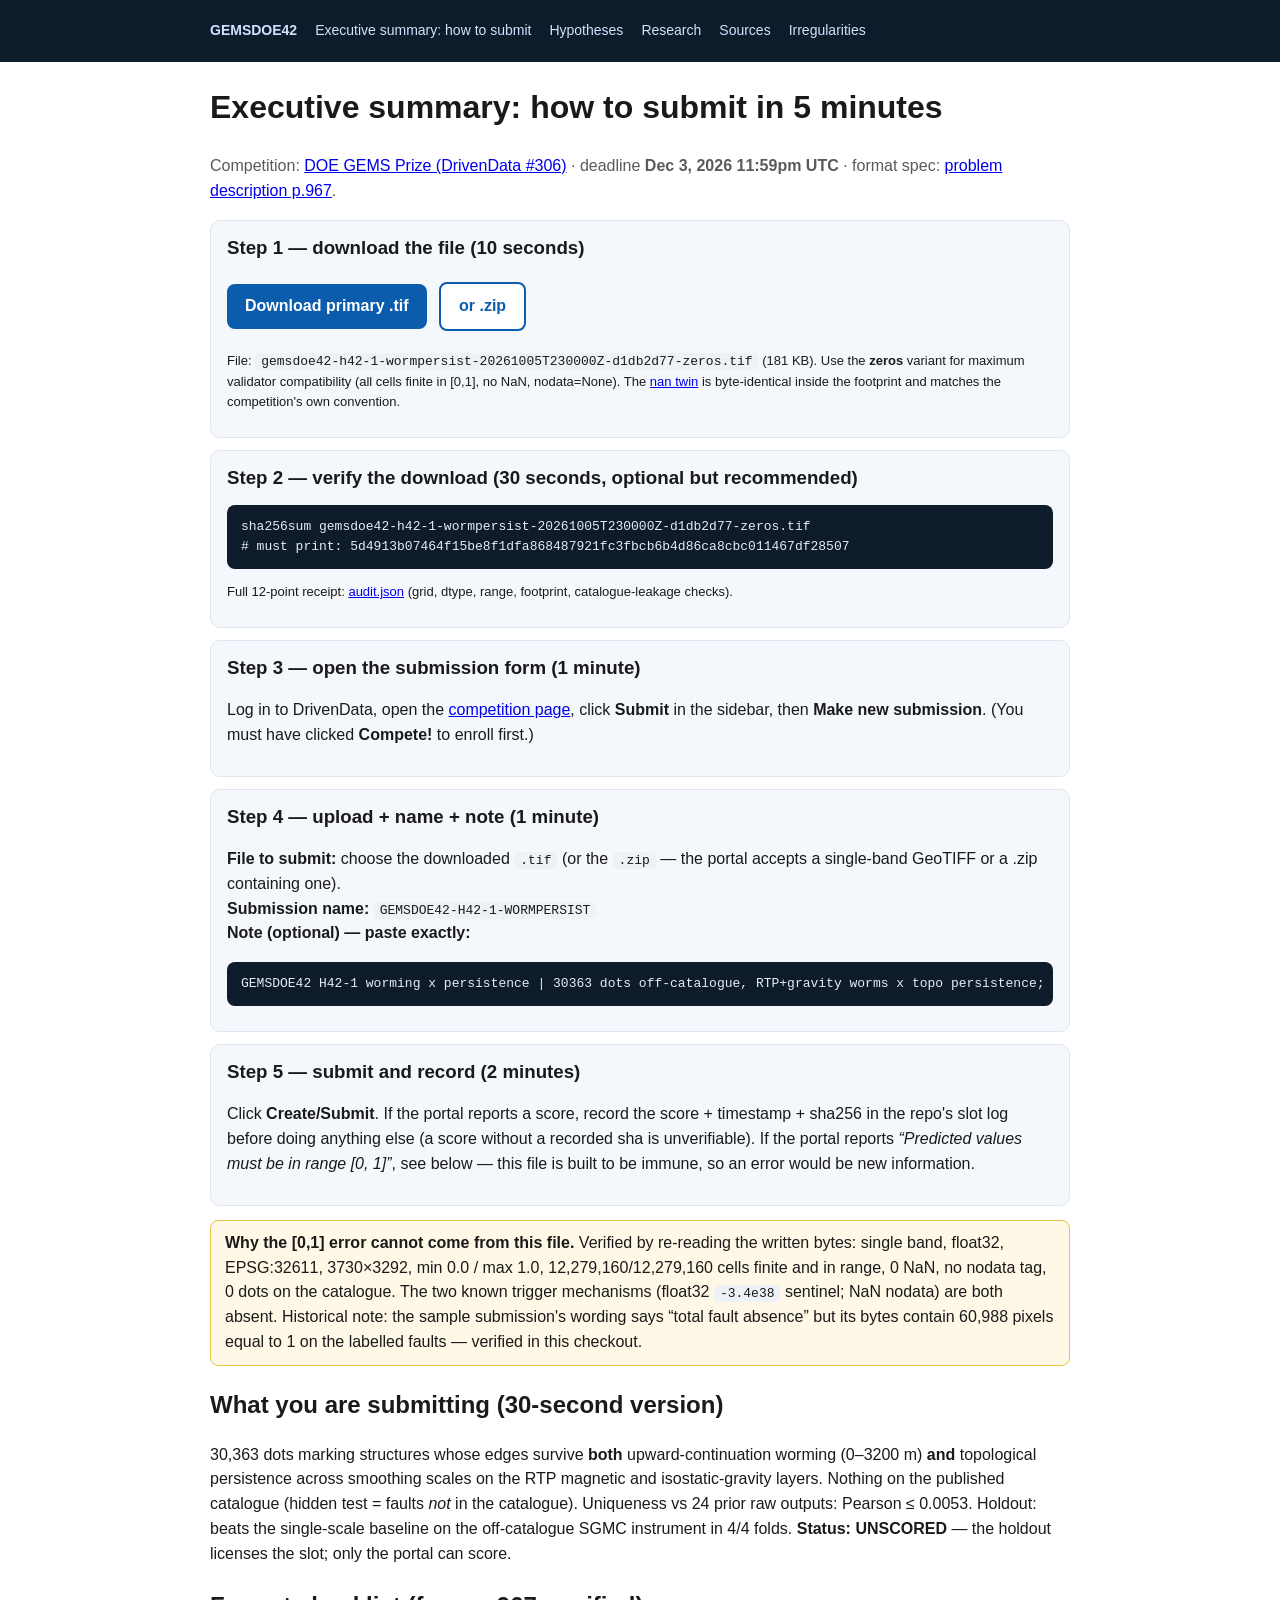
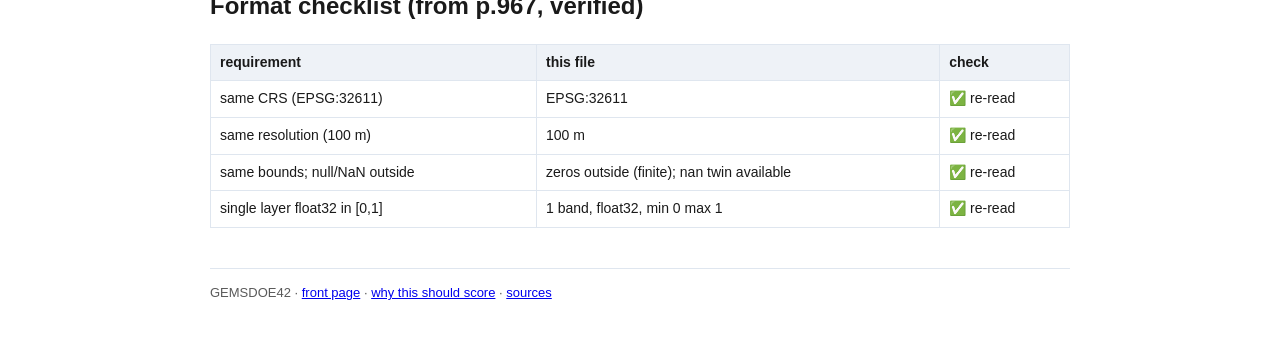
==== docs/executive-summary.html @ 057323d6 "H42-1: multiscale worming x topological persistence submission system - Unique primary submission: 3" ====
<!DOCTYPE html>
<html lang="en">
<head>
<meta charset="utf-8">
<meta name="viewport" content="width=device-width, initial-scale=1">
<title>Executive summary: how to submit — GEMSDOE42</title>
<style>
:root{--ink:#1a1a1a;--mut:#5a5a5a;--acc:#0b5cad;--bg:#fff;--card:#f4f7fb;--line:#dfe6ef}
*{box-sizing:border-box}body{font-family:-apple-system,"Segoe UI",Roboto,Helvetica,Arial,sans-serif;color:var(--ink);margin:0;line-height:1.55}
.wrap{max-width:900px;margin:0 auto;padding:0 20px 60px}
nav{background:#0d1b2a;color:#fff;padding:10px 0}nav .wrap{display:flex;gap:18px;flex-wrap:wrap;padding-bottom:10px;padding-top:10px}
nav a{color:#cfe3ff;text-decoration:none;font-size:14px}nav a:hover{text-decoration:underline}
code{background:#eef1f6;padding:1px 6px;border-radius:5px;font-size:13px}
pre{background:#0d1b2a;color:#e6edf3;padding:12px 14px;border-radius:8px;overflow-x:auto;font-size:13px}
.btn{display:inline-block;background:var(--acc);color:#fff!important;padding:10px 18px;border-radius:8px;text-decoration:none;font-weight:600;margin:4px 8px 4px 0}
.step{background:var(--card);border:1px solid var(--line);border-radius:10px;padding:12px 16px;margin:12px 0}
.step h3{margin:0 0 4px}.mut{color:var(--mut)}.small{font-size:13px}
table{border-collapse:collapse;width:100%;margin:12px 0;font-size:14px}th,td{border:1px solid var(--line);padding:7px 9px;text-align:left}th{background:#eef2f7}
.warn{background:#fff8e6;border:1px solid #e8c547;border-radius:8px;padding:10px 14px;margin:14px 0}
footer{border-top:1px solid var(--line);margin-top:40px;padding-top:14px;color:var(--mut);font-size:13px}
</style>
</head>
<body>
<nav><div class="wrap">
<a href="index.html"><b>GEMSDOE42</b></a><a href="executive-summary.html">Executive summary: how to submit</a><a href="hypotheses.html">Hypotheses</a><a href="research.html">Research</a><a href="sources.html">Sources</a><a href="irregularities.html">Irregularities</a>
</div></nav>
<div class="wrap">
<h1>Executive summary: how to submit in 5 minutes</h1>
<p class="mut">Competition: <a href="https://www.drivendata.org/competitions/306/competition-doe-gems/">DOE GEMS Prize (DrivenData #306)</a> · deadline <b>Dec 3, 2026 11:59pm UTC</b> · format spec: <a href="https://www.drivendata.org/competitions/306/competition-doe-gems/page/967/">problem description p.967</a>.</p>

<div class="step"><h3>Step 1 — download the file (10 seconds)</h3>
<p><a class="btn" href="downloads/gemsdoe42-h42-1-wormpersist-20261005T230000Z-d1db2d77-zeros.tif" download>Download primary .tif</a>
<a class="btn" style="background:#fff;color:var(--acc)!important;border:2px solid var(--acc)" href="downloads/gemsdoe42-h42-1-wormpersist-20261005T230000Z-d1db2d77-zeros.zip" download>or .zip</a></p>
<p class="small">File: <code>gemsdoe42-h42-1-wormpersist-20261005T230000Z-d1db2d77-zeros.tif</code> (181 KB). Use the <b>zeros</b> variant for maximum validator compatibility (all cells finite in [0,1], no NaN, nodata=None). The <a href="downloads/gemsdoe42-h42-1-wormpersist-20261005T230000Z-d1db2d77-nan.tif">nan twin</a> is byte-identical inside the footprint and matches the competition's own convention.</p></div>

<div class="step"><h3>Step 2 — verify the download (30 seconds, optional but recommended)</h3>
<pre>sha256sum gemsdoe42-h42-1-wormpersist-20261005T230000Z-d1db2d77-zeros.tif
# must print: 5d4913b07464f15be8f1dfa868487921fc3fbcb6b4d86ca8cbc011467df28507</pre>
<p class="small">Full 12-point receipt: <a href="downloads/gemsdoe42-h42-1-wormpersist-20261005T230000Z-d1db2d77-audit.json">audit.json</a> (grid, dtype, range, footprint, catalogue-leakage checks).</p></div>

<div class="step"><h3>Step 3 — open the submission form (1 minute)</h3>
<p>Log in to DrivenData, open the <a href="https://www.drivendata.org/competitions/306/competition-doe-gems/">competition page</a>, click <b>Submit</b> in the sidebar, then <b>Make new submission</b>. (You must have clicked <b>Compete!</b> to enroll first.)</p></div>

<div class="step"><h3>Step 4 — upload + name + note (1 minute)</h3>
<p><b>File to submit:</b> choose the downloaded <code>.tif</code> (or the <code>.zip</code> — the portal accepts a single-band GeoTIFF or a .zip containing one).<br>
<b>Submission name:</b> <code>GEMSDOE42-H42-1-WORMPERSIST</code><br>
<b>Note (optional) — paste exactly:</b></p>
<pre>GEMSDOE42 H42-1 worming x persistence | 30363 dots off-catalogue, RTP+gravity worms x topo persistence; sha 5d4913b0; UNSCORED</pre></div>

<div class="step"><h3>Step 5 — submit and record (2 minutes)</h3>
<p>Click <b>Create/Submit</b>. If the portal reports a score, record the score + timestamp + sha256 in the repo's slot log before doing anything else (a score without a recorded sha is unverifiable). If the portal reports <i>“Predicted values must be in range [0, 1]”</i>, see below — this file is built to be immune, so an error would be new information.</p></div>

<div class="warn"><b>Why the [0,1] error cannot come from this file.</b> Verified by re-reading the written bytes: single band, float32, EPSG:32611, 3730×3292, min 0.0 / max 1.0, 12,279,160/12,279,160 cells finite and in range, 0 NaN, no nodata tag, 0 dots on the catalogue. The two known trigger mechanisms (float32 <code>-3.4e38</code> sentinel; NaN nodata) are both absent. Historical note: the sample submission's wording says “total fault absence” but its bytes contain 60,988 pixels equal to 1 on the labelled faults — verified in this checkout.</div>

<h2>What you are submitting (30-second version)</h2>
<p>30,363 dots marking structures whose edges survive <b>both</b> upward-continuation worming (0–3200 m) <b>and</b> topological persistence across smoothing scales on the RTP magnetic and isostatic-gravity layers. Nothing on the published catalogue (hidden test = faults <i>not</i> in the catalogue). Uniqueness vs 24 prior raw outputs: Pearson ≤ 0.0053. Holdout: beats the single-scale baseline on the off-catalogue SGMC instrument in 4/4 folds. <b>Status: UNSCORED</b> — the holdout licenses the slot; only the portal can score.</p>

<h2>Format checklist (from p.967, verified)</h2>
<table>
<tr><th>requirement</th><th>this file</th><th>check</th></tr>
<tr><td>same CRS (EPSG:32611)</td><td>EPSG:32611</td><td>✅ re-read</td></tr>
<tr><td>same resolution (100 m)</td><td>100 m</td><td>✅ re-read</td></tr>
<tr><td>same bounds; null/NaN outside</td><td>zeros outside (finite); nan twin available</td><td>✅ re-read</td></tr>
<tr><td>single layer float32 in [0,1]</td><td>1 band, float32, min 0 max 1</td><td>✅ re-read</td></tr>
</table>
<footer>GEMSDOE42 · <a href="index.html">front page</a> · <a href="research.html">why this should score</a> · <a href="sources.html">sources</a></footer>
</div>
</body>
</html>
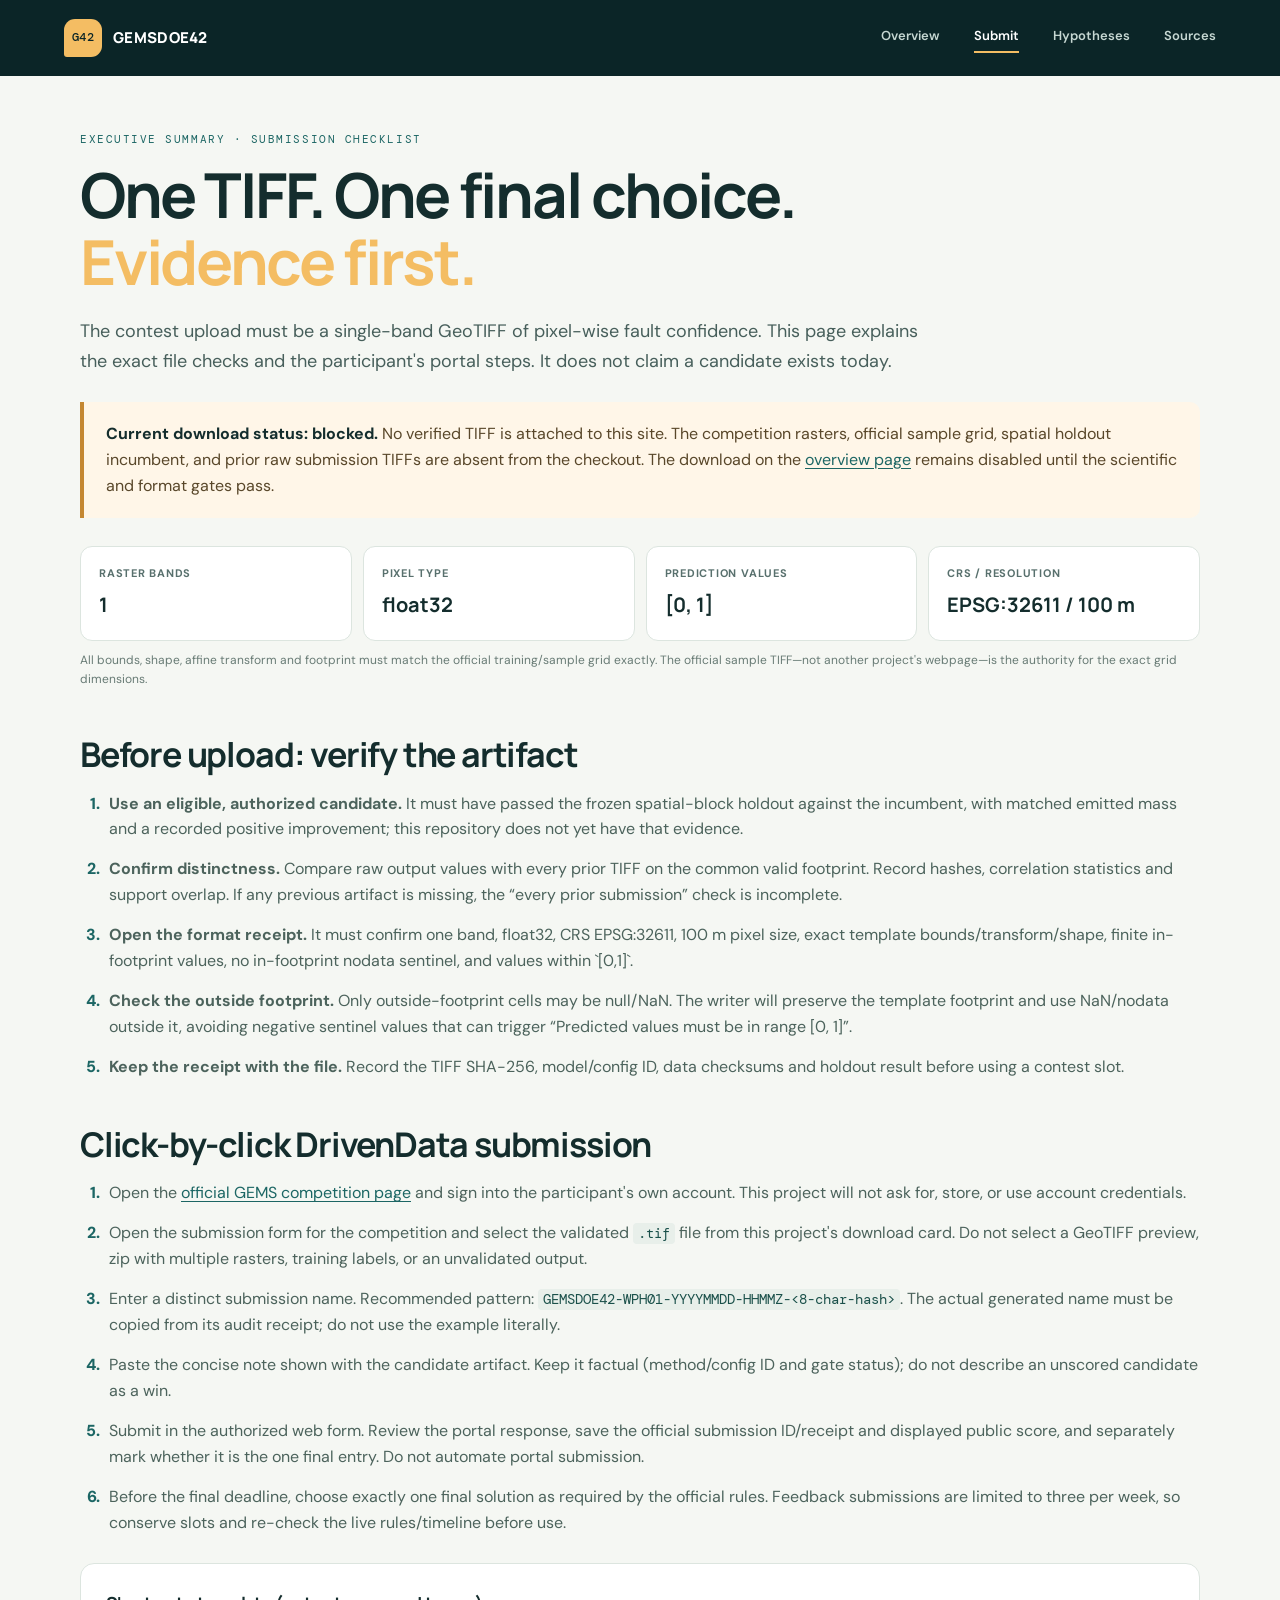
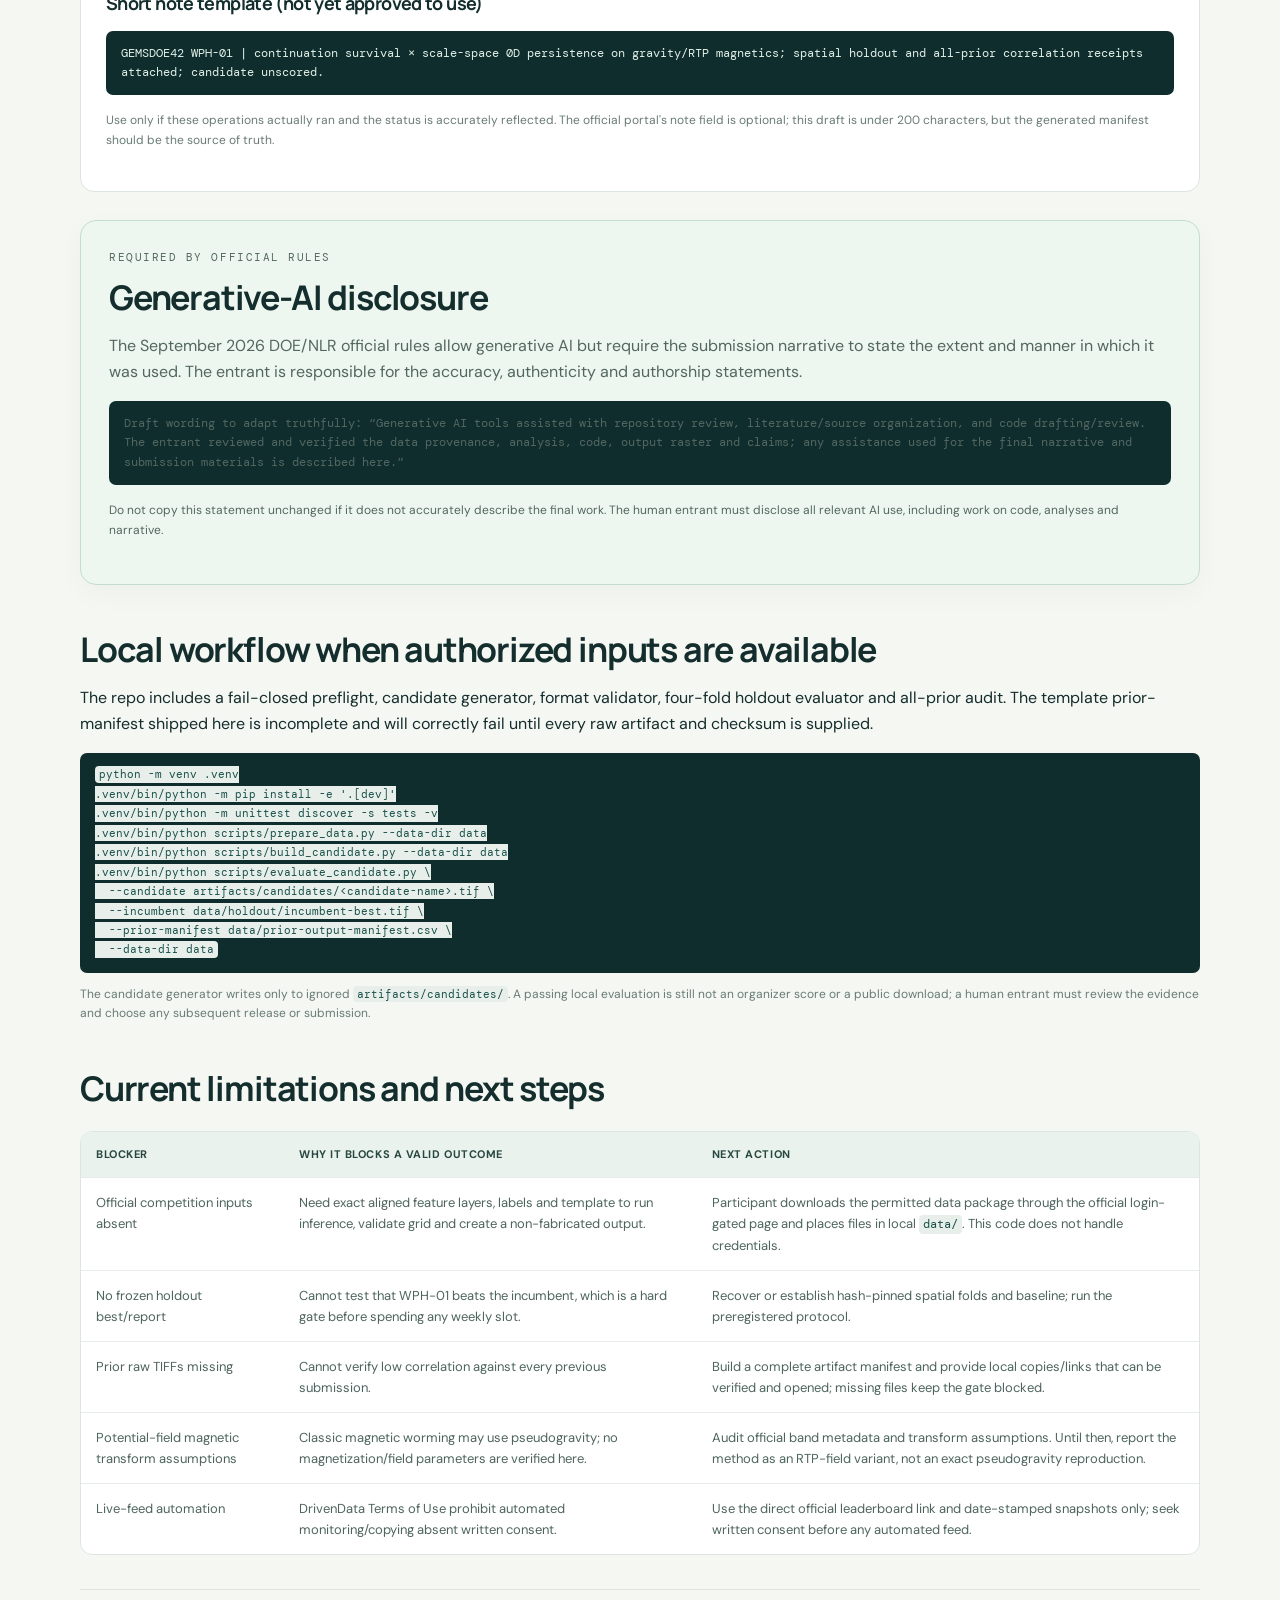
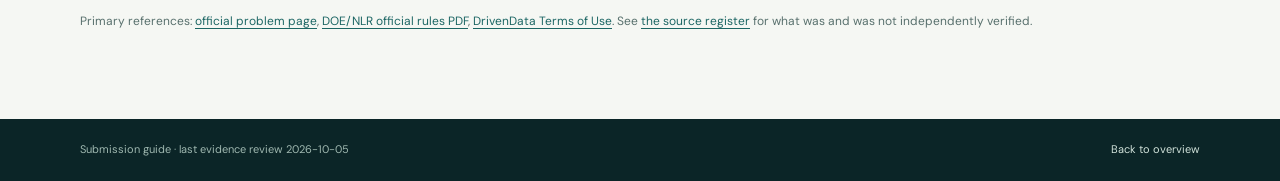
==== commit 76777125: "Build WPH-01 research pipeline and gated site Co-authored-by: arena-agent <297053741+arena-agent@use" ====
--- a/docs/executive-summary.html
+++ b/docs/executive-summary.html
@@ -1,69 +1,97 @@
-<!DOCTYPE html>
+<!doctype html>
 <html lang="en">
 <head>
-<meta charset="utf-8">
-<meta name="viewport" content="width=device-width, initial-scale=1">
-<title>Executive summary: how to submit — GEMSDOE42</title>
-<style>
-:root{--ink:#1a1a1a;--mut:#5a5a5a;--acc:#0b5cad;--bg:#fff;--card:#f4f7fb;--line:#dfe6ef}
-*{box-sizing:border-box}body{font-family:-apple-system,"Segoe UI",Roboto,Helvetica,Arial,sans-serif;color:var(--ink);margin:0;line-height:1.55}
-.wrap{max-width:900px;margin:0 auto;padding:0 20px 60px}
-nav{background:#0d1b2a;color:#fff;padding:10px 0}nav .wrap{display:flex;gap:18px;flex-wrap:wrap;padding-bottom:10px;padding-top:10px}
-nav a{color:#cfe3ff;text-decoration:none;font-size:14px}nav a:hover{text-decoration:underline}
-code{background:#eef1f6;padding:1px 6px;border-radius:5px;font-size:13px}
-pre{background:#0d1b2a;color:#e6edf3;padding:12px 14px;border-radius:8px;overflow-x:auto;font-size:13px}
-.btn{display:inline-block;background:var(--acc);color:#fff!important;padding:10px 18px;border-radius:8px;text-decoration:none;font-weight:600;margin:4px 8px 4px 0}
-.step{background:var(--card);border:1px solid var(--line);border-radius:10px;padding:12px 16px;margin:12px 0}
-.step h3{margin:0 0 4px}.mut{color:var(--mut)}.small{font-size:13px}
-table{border-collapse:collapse;width:100%;margin:12px 0;font-size:14px}th,td{border:1px solid var(--line);padding:7px 9px;text-align:left}th{background:#eef2f7}
-.warn{background:#fff8e6;border:1px solid #e8c547;border-radius:8px;padding:10px 14px;margin:14px 0}
-footer{border-top:1px solid var(--line);margin-top:40px;padding-top:14px;color:var(--mut);font-size:13px}
-</style>
+  <meta charset="utf-8">
+  <meta name="viewport" content="width=device-width, initial-scale=1">
+  <meta name="description" content="Step-by-step instructions and validation requirements for submitting a single GeoTIFF to the DOE GEMS Prize.">
+  <title>Executive Summary &amp; Submission Guide · GEMSDOE42</title>
+  <link rel="stylesheet" href="site.css">
 </head>
 <body>
-<nav><div class="wrap">
-<a href="index.html"><b>GEMSDOE42</b></a><a href="executive-summary.html">Executive summary: how to submit</a><a href="hypotheses.html">Hypotheses</a><a href="research.html">Research</a><a href="sources.html">Sources</a><a href="irregularities.html">Irregularities</a>
-</div></nav>
-<div class="wrap">
-<h1>Executive summary: how to submit in 5 minutes</h1>
-<p class="mut">Competition: <a href="https://www.drivendata.org/competitions/306/competition-doe-gems/">DOE GEMS Prize (DrivenData #306)</a> · deadline <b>Dec 3, 2026 11:59pm UTC</b> · format spec: <a href="https://www.drivendata.org/competitions/306/competition-doe-gems/page/967/">problem description p.967</a>.</p>
+  <header class="site-header">
+    <a class="brand" href="index.html"><span class="brand-mark">G42</span><span>GEMSDOE42</span></a>
+    <nav aria-label="Main navigation">
+      <a href="index.html">Overview</a><a aria-current="page" href="executive-summary.html">Submit</a><a href="hypotheses.html">Hypotheses</a><a href="sources.html">Sources</a>
+    </nav>
+  </header>
+  <main class="page-shell">
+    <p class="eyebrow">Executive Summary · submission checklist</p>
+    <h1>One TIFF. One final choice.<br><em>Evidence first.</em></h1>
+    <p class="lead">The contest upload must be a single-band GeoTIFF of pixel-wise fault confidence. This page explains the exact file checks and the participant's portal steps. It does not claim a candidate exists today.</p>
 
-<div class="step"><h3>Step 1 — download the file (10 seconds)</h3>
-<p><a class="btn" href="downloads/gemsdoe42-h42-1-wormpersist-20261005T230000Z-d1db2d77-zeros.tif" download>Download primary .tif</a>
-<a class="btn" style="background:#fff;color:var(--acc)!important;border:2px solid var(--acc)" href="downloads/gemsdoe42-h42-1-wormpersist-20261005T230000Z-d1db2d77-zeros.zip" download>or .zip</a></p>
-<p class="small">File: <code>gemsdoe42-h42-1-wormpersist-20261005T230000Z-d1db2d77-zeros.tif</code> (181 KB). Use the <b>zeros</b> variant for maximum validator compatibility (all cells finite in [0,1], no NaN, nodata=None). The <a href="downloads/gemsdoe42-h42-1-wormpersist-20261005T230000Z-d1db2d77-nan.tif">nan twin</a> is byte-identical inside the footprint and matches the competition's own convention.</p></div>
+    <div class="callout callout-warning">
+      <strong>Current download status: blocked.</strong> No verified TIFF is attached to this site. The competition rasters, official sample grid, spatial holdout incumbent, and prior raw submission TIFFs are absent from the checkout. The download on the <a href="index.html#submission">overview page</a> remains disabled until the scientific and format gates pass.
+    </div>
 
-<div class="step"><h3>Step 2 — verify the download (30 seconds, optional but recommended)</h3>
-<pre>sha256sum gemsdoe42-h42-1-wormpersist-20261005T230000Z-d1db2d77-zeros.tif
-# must print: 5d4913b07464f15be8f1dfa868487921fc3fbcb6b4d86ca8cbc011467df28507</pre>
-<p class="small">Full 12-point receipt: <a href="downloads/gemsdoe42-h42-1-wormpersist-20261005T230000Z-d1db2d77-audit.json">audit.json</a> (grid, dtype, range, footprint, catalogue-leakage checks).</p></div>
+    <section class="summary-grid" aria-label="Submission requirements">
+      <div class="summary-tile"><span>Raster bands</span><strong>1</strong></div>
+      <div class="summary-tile"><span>Pixel type</span><strong>float32</strong></div>
+      <div class="summary-tile"><span>Prediction values</span><strong>[0, 1]</strong></div>
+      <div class="summary-tile"><span>CRS / resolution</span><strong>EPSG:32611 / 100 m</strong></div>
+    </section>
+    <p class="small-note">All bounds, shape, affine transform and footprint must match the official training/sample grid exactly. The official sample TIFF—not another project's webpage—is the authority for the exact grid dimensions.</p>
 
-<div class="step"><h3>Step 3 — open the submission form (1 minute)</h3>
-<p>Log in to DrivenData, open the <a href="https://www.drivendata.org/competitions/306/competition-doe-gems/">competition page</a>, click <b>Submit</b> in the sidebar, then <b>Make new submission</b>. (You must have clicked <b>Compete!</b> to enroll first.)</p></div>
+    <h2>Before upload: verify the artifact</h2>
+    <ol class="numbered-list">
+      <li><strong>Use an eligible, authorized candidate.</strong> It must have passed the frozen spatial-block holdout against the incumbent, with matched emitted mass and a recorded positive improvement; this repository does not yet have that evidence.</li>
+      <li><strong>Confirm distinctness.</strong> Compare raw output values with every prior TIFF on the common valid footprint. Record hashes, correlation statistics and support overlap. If any previous artifact is missing, the “every prior submission” check is incomplete.</li>
+      <li><strong>Open the format receipt.</strong> It must confirm one band, float32, CRS EPSG:32611, 100 m pixel size, exact template bounds/transform/shape, finite in-footprint values, no in-footprint nodata sentinel, and values within `[0,1]`.</li>
+      <li><strong>Check the outside footprint.</strong> Only outside-footprint cells may be null/NaN. The writer will preserve the template footprint and use NaN/nodata outside it, avoiding negative sentinel values that can trigger “Predicted values must be in range [0, 1]”.</li>
+      <li><strong>Keep the receipt with the file.</strong> Record the TIFF SHA-256, model/config ID, data checksums and holdout result before using a contest slot.</li>
+    </ol>
 
-<div class="step"><h3>Step 4 — upload + name + note (1 minute)</h3>
-<p><b>File to submit:</b> choose the downloaded <code>.tif</code> (or the <code>.zip</code> — the portal accepts a single-band GeoTIFF or a .zip containing one).<br>
-<b>Submission name:</b> <code>GEMSDOE42-H42-1-WORMPERSIST</code><br>
-<b>Note (optional) — paste exactly:</b></p>
-<pre>GEMSDOE42 H42-1 worming x persistence | 30363 dots off-catalogue, RTP+gravity worms x topo persistence; sha 5d4913b0; UNSCORED</pre></div>
+    <h2>Click-by-click DrivenData submission</h2>
+    <ol class="numbered-list">
+      <li>Open the <a href="https://www.drivendata.org/competitions/306/competition-doe-gems/" target="_blank" rel="noopener">official GEMS competition page</a> and sign into the participant's own account. This project will not ask for, store, or use account credentials.</li>
+      <li>Open the submission form for the competition and select the validated <code>.tif</code> file from this project's download card. Do not select a GeoTIFF preview, zip with multiple rasters, training labels, or an unvalidated output.</li>
+      <li>Enter a distinct submission name. Recommended pattern: <code>GEMSDOE42-WPH01-YYYYMMDD-HHMMZ-&lt;8-char-hash&gt;</code>. The actual generated name must be copied from its audit receipt; do not use the example literally.</li>
+      <li>Paste the concise note shown with the candidate artifact. Keep it factual (method/config ID and gate status); do not describe an unscored candidate as a win.</li>
+      <li>Submit in the authorized web form. Review the portal response, save the official submission ID/receipt and displayed public score, and separately mark whether it is the one final entry. Do not automate portal submission.</li>
+      <li>Before the final deadline, choose exactly one final solution as required by the official rules. Feedback submissions are limited to three per week, so conserve slots and re-check the live rules/timeline before use.</li>
+    </ol>
 
-<div class="step"><h3>Step 5 — submit and record (2 minutes)</h3>
-<p>Click <b>Create/Submit</b>. If the portal reports a score, record the score + timestamp + sha256 in the repo's slot log before doing anything else (a score without a recorded sha is unverifiable). If the portal reports <i>“Predicted values must be in range [0, 1]”</i>, see below — this file is built to be immune, so an error would be new information.</p></div>
+    <div class="note-card">
+      <h3>Short note template (not yet approved to use)</h3>
+      <p class="code-note">GEMSDOE42 WPH-01 | continuation survival × scale-space 0D persistence on gravity/RTP magnetics; spatial holdout and all-prior correlation receipts attached; candidate unscored.</p>
+      <p class="small-note">Use only if these operations actually ran and the status is accurately reflected. The official portal's note field is optional; this draft is under 200 characters, but the generated manifest should be the source of truth.</p>
+    </div>
 
-<div class="warn"><b>Why the [0,1] error cannot come from this file.</b> Verified by re-reading the written bytes: single band, float32, EPSG:32611, 3730×3292, min 0.0 / max 1.0, 12,279,160/12,279,160 cells finite and in range, 0 NaN, no nodata tag, 0 dots on the catalogue. The two known trigger mechanisms (float32 <code>-3.4e38</code> sentinel; NaN nodata) are both absent. Historical note: the sample submission's wording says “total fault absence” but its bytes contain 60,988 pixels equal to 1 on the labelled faults — verified in this checkout.</div>
+    <section class="panel panel-highlight" id="ai-disclosure">
+      <p class="eyebrow">Required by official rules</p>
+      <h2>Generative-AI disclosure</h2>
+      <p>The September 2026 DOE/NLR official rules allow generative AI but require the submission narrative to state the extent and manner in which it was used. The entrant is responsible for the accuracy, authenticity and authorship statements.</p>
+      <p class="code-note">Draft wording to adapt truthfully: “Generative AI tools assisted with repository review, literature/source organization, and code drafting/review. The entrant reviewed and verified the data provenance, analysis, code, output raster and claims; any assistance used for the final narrative and submission materials is described here.”</p>
+      <p class="small-note">Do not copy this statement unchanged if it does not accurately describe the final work. The human entrant must disclose all relevant AI use, including work on code, analyses and narrative.</p>
+    </section>
 
-<h2>What you are submitting (30-second version)</h2>
-<p>30,363 dots marking structures whose edges survive <b>both</b> upward-continuation worming (0–3200 m) <b>and</b> topological persistence across smoothing scales on the RTP magnetic and isostatic-gravity layers. Nothing on the published catalogue (hidden test = faults <i>not</i> in the catalogue). Uniqueness vs 24 prior raw outputs: Pearson ≤ 0.0053. Holdout: beats the single-scale baseline on the off-catalogue SGMC instrument in 4/4 folds. <b>Status: UNSCORED</b> — the holdout licenses the slot; only the portal can score.</p>
+    <h2>Local workflow when authorized inputs are available</h2>
+    <p>The repo includes a fail-closed preflight, candidate generator, format validator, four-fold holdout evaluator and all-prior audit. The template prior-manifest shipped here is incomplete and will correctly fail until every raw artifact and checksum is supplied.</p>
+    <pre class="code-note"><code>python -m venv .venv
+.venv/bin/python -m pip install -e '.[dev]'
+.venv/bin/python -m unittest discover -s tests -v
+.venv/bin/python scripts/prepare_data.py --data-dir data
+.venv/bin/python scripts/build_candidate.py --data-dir data
+.venv/bin/python scripts/evaluate_candidate.py \
+  --candidate artifacts/candidates/&lt;candidate-name&gt;.tif \
+  --incumbent data/holdout/incumbent-best.tif \
+  --prior-manifest data/prior-output-manifest.csv \
+  --data-dir data</code></pre>
+    <p class="small-note">The candidate generator writes only to ignored <code>artifacts/candidates/</code>. A passing local evaluation is still not an organizer score or a public download; a human entrant must review the evidence and choose any subsequent release or submission.</p>
 
-<h2>Format checklist (from p.967, verified)</h2>
-<table>
-<tr><th>requirement</th><th>this file</th><th>check</th></tr>
-<tr><td>same CRS (EPSG:32611)</td><td>EPSG:32611</td><td>✅ re-read</td></tr>
-<tr><td>same resolution (100 m)</td><td>100 m</td><td>✅ re-read</td></tr>
-<tr><td>same bounds; null/NaN outside</td><td>zeros outside (finite); nan twin available</td><td>✅ re-read</td></tr>
-<tr><td>single layer float32 in [0,1]</td><td>1 band, float32, min 0 max 1</td><td>✅ re-read</td></tr>
-</table>
-<footer>GEMSDOE42 · <a href="index.html">front page</a> · <a href="research.html">why this should score</a> · <a href="sources.html">sources</a></footer>
-</div>
+    <h2 id="limitations">Current limitations and next steps</h2>
+    <div class="table-wrap">
+      <table><thead><tr><th>Blocker</th><th>Why it blocks a valid outcome</th><th>Next action</th></tr></thead>
+      <tbody>
+        <tr><td>Official competition inputs absent</td><td>Need exact aligned feature layers, labels and template to run inference, validate grid and create a non-fabricated output.</td><td>Participant downloads the permitted data package through the official login-gated page and places files in local <code>data/</code>. This code does not handle credentials.</td></tr>
+        <tr><td>No frozen holdout best/report</td><td>Cannot test that WPH-01 beats the incumbent, which is a hard gate before spending any weekly slot.</td><td>Recover or establish hash-pinned spatial folds and baseline; run the preregistered protocol.</td></tr>
+        <tr><td>Prior raw TIFFs missing</td><td>Cannot verify low correlation against every previous submission.</td><td>Build a complete artifact manifest and provide local copies/links that can be verified and opened; missing files keep the gate blocked.</td></tr>
+        <tr><td>Potential-field magnetic transform assumptions</td><td>Classic magnetic worming may use pseudogravity; no magnetization/field parameters are verified here.</td><td>Audit official band metadata and transform assumptions. Until then, report the method as an RTP-field variant, not an exact pseudogravity reproduction.</td></tr>
+        <tr><td>Live-feed automation</td><td>DrivenData Terms of Use prohibit automated monitoring/copying absent written consent.</td><td>Use the direct official leaderboard link and date-stamped snapshots only; seek written consent before any automated feed.</td></tr>
+      </tbody></table>
+    </div>
+
+    <p class="source-note">Primary references: <a href="https://www.drivendata.org/competitions/306/competition-doe-gems/page/967/">official problem page</a>, <a href="https://docs.nlr.gov/docs/fy26osti/96647.pdf">DOE/NLR official rules PDF</a>, <a href="https://www.drivendata.org/termsofuse/">DrivenData Terms of Use</a>. See <a href="sources.html">the source register</a> for what was and was not independently verified.</p>
+  </main>
+  <footer class="site-footer"><span>Submission guide · last evidence review 2026-10-05</span><a href="index.html">Back to overview</a></footer>
 </body>
 </html>
--- a/docs/site.css
+++ b/docs/site.css
@@ -0,0 +1,166 @@
+@import url('https://fonts.googleapis.com/css2?family=DM+Mono:wght@400;500&family=DM+Sans:wght@400;500;600;700&family=Manrope:wght@500;600;700;800&display=swap');
+
+:root {
+  color-scheme: light;
+  --ink: #142d2d;
+  --muted: #58706d;
+  --teal-950: #0b2527;
+  --teal-900: #103235;
+  --teal-800: #17464a;
+  --teal-700: #1c6664;
+  --teal-100: #e5f2ed;
+  --paper: #f5f7f3;
+  --white: #ffffff;
+  --line: #dce5df;
+  --gold: #f4bd63;
+  --rose: #8c342d;
+  --rose-bg: #fff1ed;
+  --shadow: 0 16px 50px rgba(11, 37, 39, 0.08);
+  font-family: 'DM Sans', Inter, ui-sans-serif, system-ui, -apple-system, BlinkMacSystemFont, 'Segoe UI', sans-serif;
+}
+
+* { box-sizing: border-box; }
+html { scroll-behavior: smooth; }
+body { margin: 0; background: var(--paper); color: var(--ink); line-height: 1.62; }
+a { color: var(--teal-700); text-underline-offset: 3px; }
+a:hover { color: #0d4946; }
+button, a { -webkit-tap-highlight-color: transparent; }
+button:focus-visible, a:focus-visible { outline: 3px solid var(--gold); outline-offset: 3px; }
+
+.site-header { height: auto; min-height: 76px; padding: 14px clamp(20px, 5vw, 72px); display: flex; align-items: center; justify-content: space-between; gap: 28px; background: var(--teal-950); color: var(--white); }
+.brand { display: inline-flex; align-items: center; gap: 11px; color: var(--white); font-family: Manrope, sans-serif; font-size: 15px; font-weight: 800; letter-spacing: .02em; text-decoration: none; white-space: nowrap; }
+.brand-mark { display: grid; place-items: center; width: 38px; height: 38px; border-radius: 11px 11px 11px 3px; background: var(--gold); color: var(--teal-950); font-family: 'DM Mono', monospace; font-size: 12px; font-weight: 500; }
+.site-header nav { display: flex; flex-wrap: wrap; justify-content: flex-end; gap: clamp(14px, 3vw, 34px); }
+.site-header nav a { color: #c6d7d2; font-size: 13px; font-weight: 600; text-decoration: none; }
+.site-header nav a:hover, .site-header nav a[aria-current='page'] { color: var(--white); }
+.site-header nav a[aria-current='page'] { box-shadow: 0 2px 0 var(--gold); padding-bottom: 5px; }
+
+.page-shell { width: min(1120px, calc(100% - 44px)); margin-inline: auto; }
+.hero { display: grid; grid-template-columns: minmax(0, 1.4fr) minmax(250px, .6fr); gap: 65px; align-items: center; min-height: 480px; padding-block: 68px 78px; }
+.hero-copy h1, h1, h2, h3 { font-family: Manrope, 'DM Sans', sans-serif; letter-spacing: -.035em; }
+.hero-copy h1 { max-width: 720px; margin: 16px 0 22px; color: var(--white); font-size: clamp(42px, 6vw, 70px); line-height: 1.08; font-weight: 800; }
+.hero-copy h1 em, h1 em { color: var(--gold); font-style: normal; }
+.hero-lead { max-width: 680px; margin: 0; color: #d0dfdb; font-size: 18px; line-height: 1.7; }
+.hero { position: relative; width: 100%; max-width: none; padding-inline: max(22px, calc((100vw - 1120px) / 2)); background: radial-gradient(ellipse at 80% 12%, rgba(28,102,100,.48), transparent 42%), linear-gradient(135deg, var(--teal-950), #123b3c 78%); }
+.hero-stats { display: grid; gap: 13px; }
+.stat { display: grid; grid-template-columns: 1fr auto; gap: 0 14px; padding: 17px 19px; border: 1px solid rgba(235,247,239,.15); border-radius: 14px; background: rgba(7,28,30,.38); color: #d2e1db; }
+.stat-label { grid-column: 1 / -1; color: #9fb9b0; font-size: 11px; font-weight: 700; letter-spacing: .12em; text-transform: uppercase; }
+.stat strong { color: var(--white); font-family: Manrope, sans-serif; font-size: 27px; letter-spacing: -.04em; }
+.stat span:last-child { align-self: end; color: #b7cbc4; font-size: 12px; text-align: right; }
+.stat .status-text { color: var(--gold); font-size: 20px; }
+.eyebrow { margin: 0 0 10px; color: var(--teal-700); font-family: 'DM Mono', monospace; font-size: 11px; letter-spacing: .14em; text-transform: uppercase; }
+.hero .eyebrow { color: #9dd3bd; }
+.microcopy { color: var(--muted); font-size: 12px; }
+.hero .microcopy { margin: 24px 0 0; color: #aec5bd; }
+.hero .microcopy strong { color: var(--white); }
+.hero-actions { display: flex; flex-wrap: wrap; gap: 11px; margin-top: 28px; }
+.button { display: inline-flex; min-height: 46px; align-items: center; justify-content: center; gap: 9px; padding: 11px 18px; border: 1px solid transparent; border-radius: 8px; font: 700 13px 'DM Sans', sans-serif; text-decoration: none; transition: transform .15s ease, background .15s ease; }
+.button:not(:disabled):hover { transform: translateY(-1px); }
+.button-light { background: var(--gold); color: var(--teal-950); }
+.button-light:hover { background: #ffd58a; color: var(--teal-950); }
+.button-outline { border-color: rgba(255,255,255,.3); color: var(--white); }
+.button-outline:hover { border-color: var(--white); color: var(--white); }
+.button-dark { background: var(--teal-900); color: var(--white); }
+.button-dark:hover { background: var(--teal-700); color: var(--white); }
+.button-disabled, .button:disabled { background: #e6eae6; border-color: #d1d9d2; color: #71807b; cursor: not-allowed; }
+
+.section { padding-block: 58px; }
+.section-heading { display: flex; align-items: center; justify-content: space-between; gap: 20px; margin-bottom: 23px; }
+h1 { max-width: 900px; margin: 13px 0 20px; font-size: clamp(40px, 6vw, 62px); line-height: 1.08; }
+h2 { margin: 0 0 15px; font-size: clamp(26px, 3vw, 34px); line-height: 1.2; }
+h3 { margin: 0 0 10px; font-size: 18px; }
+p { margin: 0 0 16px; }
+.lead { max-width: 850px; color: #475f5b; font-size: 18px; line-height: 1.7; }
+.pill { display: inline-flex; align-items: center; gap: 7px; padding: 7px 12px; border-radius: 99px; font-size: 11px; font-weight: 700; letter-spacing: .04em; white-space: nowrap; }
+.pill-blocked { background: var(--rose-bg); color: var(--rose); }
+
+.submission-card { display: grid; grid-template-columns: 62px 1fr; gap: 22px; padding: clamp(22px, 4vw, 38px); border: 1px solid #e4c9a0; border-radius: 18px; background: linear-gradient(140deg, #fffdf7, #fff8ea); box-shadow: var(--shadow); }
+.submission-icon { display: grid; place-items: center; width: 58px; height: 58px; border-radius: 16px; background: #f4e3c6; color: #78521d; font-size: 32px; line-height: 1; }
+.submission-content h3 { font-size: 22px; }
+.submission-content p { max-width: 850px; color: #536660; }
+.submission-content .button { margin-top: 8px; }
+.submission-meta { display: flex; flex-wrap: wrap; gap: 8px; margin: 20px 0 12px; }
+.submission-meta span { padding: 6px 10px; border: 1px solid #e7ddca; border-radius: 6px; background: rgba(255,255,255,.65); color: #526660; font-family: 'DM Mono', monospace; font-size: 10px; }
+.submission-content .microcopy { margin-top: 14px; font-size: 12px; }
+
+.two-column { display: grid; grid-template-columns: 1fr 1fr; gap: 18px; padding-top: 20px; }
+.panel { padding: 28px; border: 1px solid var(--line); border-radius: 16px; background: var(--white); box-shadow: 0 8px 28px rgba(11,37,39,.035); }
+.panel p { color: #536761; }
+.panel-highlight { border-color: #c4ddd0; background: #edf6ef; }
+.text-link { display: inline-flex; gap: 7px; margin-top: 4px; font-size: 13px; font-weight: 700; text-decoration: none; }
+.band { margin-top: 24px; background: #e9f1eb; }
+.band .section { padding-block: 62px 70px; }
+.gate-grid { display: grid; grid-template-columns: repeat(4, 1fr); gap: 12px; margin-top: 26px; }
+.gate { min-height: 192px; padding: 20px; border: 1px solid #d2e0d7; border-radius: 13px; background: rgba(255,255,255,.75); }
+.gate-number { display: inline-block; margin-bottom: 28px; color: var(--teal-700); font-family: 'DM Mono', monospace; font-size: 12px; }
+.gate h3 { font-size: 16px; }
+.gate p { margin: 0; color: #667974; font-size: 13px; }
+.footer-cta { display: flex; align-items: center; justify-content: space-between; gap: 30px; padding-block: 70px; }
+.footer-cta > div { max-width: 680px; }
+.footer-cta p:not(.eyebrow) { color: var(--muted); }
+.site-footer { display: flex; align-items: center; justify-content: space-between; gap: 18px; padding: 22px max(22px, calc((100vw - 1120px) / 2)); background: var(--teal-950); color: #9fb8b0; font-size: 11px; }
+.site-footer a { color: #d1e2da; font-size: 11px; text-decoration: none; }
+
+.page-shell:not(.hero) { padding-top: 55px; padding-bottom: 72px; }
+.callout { margin: 25px 0; padding: 19px 22px; border-left: 4px solid var(--teal-700); border-radius: 0 10px 10px 0; background: #eaf3ed; color: #3c5751; }
+.callout-warning { border-color: #c48731; background: #fff6e8; color: #59472a; }
+.callout strong { color: var(--ink); }
+.summary-grid { display: grid; grid-template-columns: repeat(4, 1fr); gap: 11px; margin: 28px 0 10px; }
+.summary-tile { display: grid; gap: 7px; padding: 18px; border: 1px solid var(--line); border-radius: 12px; background: var(--white); }
+.summary-tile span { color: var(--muted); font-size: 11px; font-weight: 700; letter-spacing: .07em; text-transform: uppercase; }
+.summary-tile strong { font-family: Manrope, sans-serif; font-size: 20px; }
+.small-note { color: #687b75; font-size: 12px; }
+.numbered-list { display: grid; gap: 14px; padding-left: 24px; color: #425a54; }
+.numbered-list li { padding-left: 5px; }
+.numbered-list li::marker { color: var(--teal-700); font-weight: 800; }
+.note-card { margin: 28px 0; padding: 25px; border: 1px solid var(--line); border-radius: 14px; background: var(--white); }
+.note-card h3 { margin-bottom: 12px; }
+.code-note { padding: 13px 15px; border-radius: 7px; background: #102d2e; color: #e0efe6; font-family: 'DM Mono', ui-monospace, monospace; font-size: 12px; overflow-wrap: anywhere; }
+.source-note { margin-top: 34px; padding-top: 22px; border-top: 1px solid var(--line); color: var(--muted); font-size: 12px; }
+.table-wrap { overflow-x: auto; margin: 22px 0 32px; border: 1px solid var(--line); border-radius: 12px; background: var(--white); }
+table { width: 100%; border-collapse: collapse; min-width: 720px; font-size: 13px; }
+th, td { padding: 14px 15px; border-bottom: 1px solid #e7ece8; text-align: left; vertical-align: top; }
+th { background: #eaf2ed; color: #284741; font-size: 11px; letter-spacing: .05em; text-transform: uppercase; }
+tr:last-child td { border-bottom: 0; }
+td { color: #4e645e; }
+td strong { color: var(--ink); }
+code { padding: .1em .35em; border-radius: 4px; background: #e8efea; color: #1a504a; font-family: 'DM Mono', monospace; font-size: .9em; overflow-wrap: anywhere; }
+.page-shell > h2 { margin-top: 44px; }
+.page-shell > ol, .page-shell > ul { color: #4c635c; }
+
+@media (max-width: 850px) {
+  .hero { grid-template-columns: 1fr; gap: 38px; padding-top: 55px; padding-bottom: 56px; }
+  .hero-stats { grid-template-columns: repeat(3, 1fr); }
+  .stat { grid-template-columns: 1fr; }
+  .stat span:last-child { text-align: left; }
+  .gate-grid { grid-template-columns: repeat(2, 1fr); }
+  .summary-grid { grid-template-columns: repeat(2, 1fr); }
+}
+@media (max-width: 620px) {
+  .site-header { align-items: flex-start; flex-direction: column; gap: 13px; padding: 14px 20px 18px; }
+  .site-header nav { width: 100%; justify-content: space-between; gap: 8px; }
+  .site-header nav a { font-size: 12px; }
+  .hero { width: 100%; padding-inline: 22px; }
+  .hero-copy h1 { font-size: 46px; }
+  .hero-lead { font-size: 16px; }
+  .hero-stats { grid-template-columns: 1fr; }
+  .stat { grid-template-columns: 1fr auto; }
+  .stat-label { grid-column: 1 / -1; }
+  .stat span:last-child { text-align: right; }
+  .section { padding-block: 43px; }
+  .section-heading { align-items: flex-start; flex-direction: column; }
+  .submission-card { grid-template-columns: 1fr; }
+  .two-column { grid-template-columns: 1fr; }
+  .gate-grid { grid-template-columns: 1fr; }
+  .gate { min-height: auto; }
+  .gate-number { margin-bottom: 13px; }
+  .footer-cta { align-items: flex-start; flex-direction: column; padding-block: 50px; }
+  .site-footer { align-items: flex-start; flex-direction: column; }
+  .page-shell:not(.hero) { padding-top: 39px; padding-bottom: 54px; }
+  .summary-grid { grid-template-columns: repeat(2, 1fr); }
+}
+
+@media (prefers-reduced-motion: reduce) {
+  html { scroll-behavior: auto; }
+  *, *::before, *::after { transition-duration: .01ms !important; }
+}
